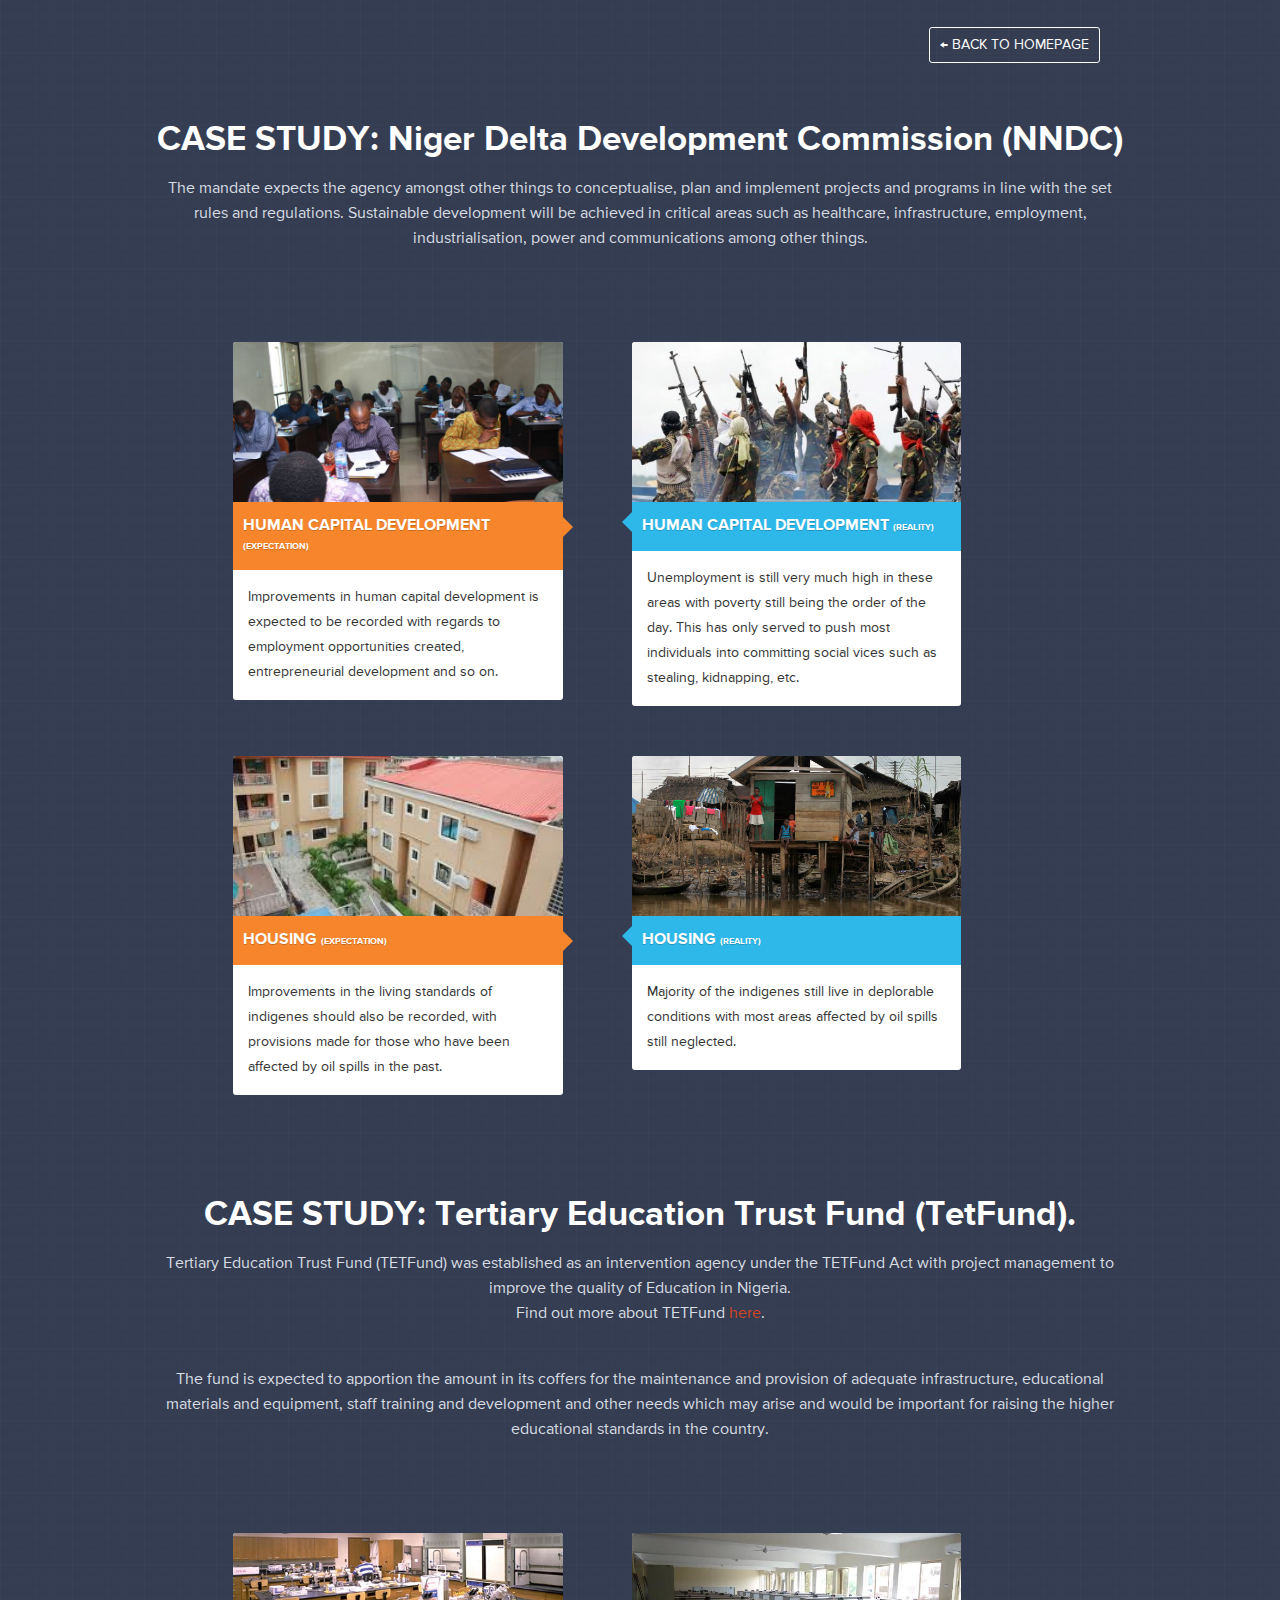
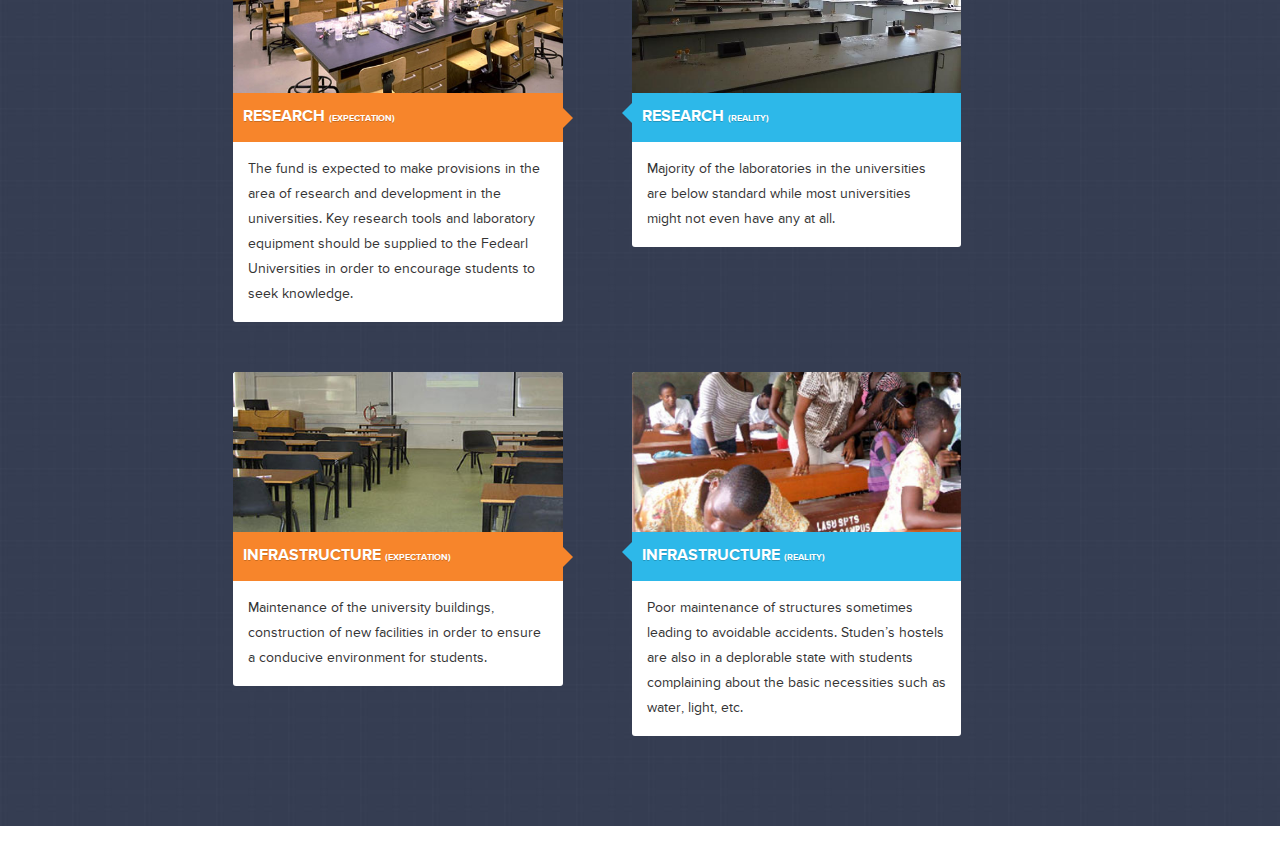
==== case-study.html @ 8d78d1a8 "DONE" ====
<!doctype html>
<html>
  <head>
    <meta charset="utf-8">
    <meta name="description" content="">
    <meta name="viewport" content="width=device-width, initial-scale=1">
    <title>Funnel</title>
    <link rel="stylesheet" href="css/gumby.min.css">
    <link rel="stylesheet" href="css/home.css">
    <link rel="stylesheet" href="css/style.css">
  </head>
  <body>
  	<div class="page-wrap">

      <section class="case-study">
          <div class="container">
		  <div class="row">
              <div class="seven columns pull_right">
                  <nav class="main-nav">
                      <ul>
                        <li><a href="index.html" style="color: white; padding: 10px; border: 1px solid white;border-radius: 3px;">← Back to homepage</a></li>
                      </ul>
                  </nav>
              </div>
            </div>
            <div class="section-head">
              <div class="row">
                <h2>CASE STUDY: Niger Delta Development Commission (NNDC)</h2>
                <p>The mandate expects the agency amongst other things to conceptualise, plan and implement projects and programs in line with the set rules and regulations. Sustainable development will be achieved in critical areas such as healthcare, infrastructure, employment, industrialisation, power and communications among other things.</p>
              </div>
            </div>
            <div class="row">

                <div class="pair ten columns centered">
                    <div class="five columns  vision">
                        <div class="case-box">
                          <div class="image">
                            <img src="img/nddc-hcdev.jpg" />
                          </div>
                          <div class="title">
                              <h3>Human Capital Development <small style="color: white">(EXPECTATION)</small></h3>
                              <div class="arrow arrow-right"></div>
                          </div>
                          <p>Improvements in human capital development is expected to be recorded with regards to employment opportunities created, entrepreneurial development and so on.</p>
                        </div>
                    </div>
                    <div class="one columns middle">

                    </div>
                    <div class="five columns reality">
                        <div class="case-box">
                          <div class="image">
                            <img src="img/nddc-hcdev-r.jpg" />
                          </div>
                          <div class="title">
                              <h3>Human Capital Development <small style="color: white">(REALITY)</small></h3>
                              <div class="arrow arrow-left"></div>
                          </div>
                          <p>Unemployment is still very much high  in these areas with poverty still being the order of the day. This has only served to push most individuals into committing social vices such as stealing, kidnapping, etc.</p>
                        </div>
                    </div>
                </div>

                <div class="pair ten columns centered">
                    <div class="five columns  vision">
                        <div class="case-box">
                          <div class="image">
                            <img src="img/nddc-housing.jpg" />
                          </div>
                          <div class="title">
                              <h3>Housing <small style="color: white">(EXPECTATION)</small></h3>
                              <div class="arrow arrow-right"></div>
                          </div>
                          <p>Improvements in the living standards of indigenes should also be recorded, with provisions made for those who have been affected by oil spills in the past.</p>
                        </div>
                    </div>
                    <div class="one columns middle">

                    </div>
                    <div class="five columns reality">
                        <div class="case-box">
                          <div class="image">
                            <img src="img/nddc-housing-r.jpg" />
                          </div>
                          <div class="title">
                              <h3>Housing <small style="color: white">(REALITY)</small></h3>
                              <div class="arrow arrow-left"></div>
                          </div>
                          <p>Majority of the indigenes still live in deplorable conditions with most areas affected by oil spills still neglected.</p>
                        </div>
                    </div>
                </div>
            </div>
            <div class="row">
                <div class="section-head">
                  <div class="row">
                    <h2>CASE STUDY: Tertiary Education Trust Fund (TetFund).</h2>
                    <p>Tertiary Education Trust Fund (TETFund) was established as an intervention agency under the TETFund Act with project management to improve the quality of Education in Nigeria.<br>Find out more about TETFund <a href="http://www.tetfund.gov.ng/" target="_blank">here</a>.</p><br>
                    <p>The fund is expected to apportion the amount in its coffers for the maintenance and provision of adequate infrastructure, educational materials and equipment, staff training and development and other needs which may arise and would be important for raising the higher educational standards in the country.</p>
                  </div>
                </div>
                <div class="pair ten columns centered">
                    <div class="five columns  vision">
                        <div class="case-box">
                          <div class="image">
                            <img src="img/tetF-research.jpg" />
                          </div>
                          <div class="title">
                              <h3> Research <small style="color: white">(EXPECTATION)</small> </h3>
                              <div class="arrow arrow-right"></div>
                          </div>
                          <p>The fund is expected to make provisions in the area of research and development in the universities. Key research tools and laboratory equipment should be supplied to the Fedearl Universities in order to encourage students to seek knowledge.</p>
                        </div>
                    </div>
                    <div class="one columns middle">

                    </div>
                    <div class="five columns reality">
                        <div class="case-box">
                          <div class="image">
                            <img src="img/tetF-research-r.jpg" />
                          </div>
                          <div class="title">
                              <h3> Research <small style="color: white">(REALITY)</small> </h3>
                              <div class="arrow arrow-left"></div>
                          </div>
                          <p>Majority of the laboratories in the universities are below standard while most universities might not even have any at all.</p>
                        </div>
                    </div>
                </div>
                <div class="pair ten columns centered">
                    <div class="five columns  vision">
                        <div class="case-box">
                          <div class="image">
                            <img src="img/tetF-inrastructure.jpg" />
                          </div>
                          <div class="title">
                              <h3> Infrastructure <small style="color: white">(EXPECTATION)</small> </h3>
                              <div class="arrow arrow-right"></div>
                          </div>
                          <p>Maintenance of the university buildings, construction of new facilities in order to ensure a conducive environment for students.</p>
                        </div>
                    </div>
                    <div class="one columns middle">

                    </div>
                    <div class="five columns reality">
                        <div class="case-box">
                          <div class="image">
                            <img src="img/tetF-inrastructure-r.jpg" />
                          </div>
                          <div class="title">
                              <h3> Infrastructure <small style="color: white">(REALITY)</small> </h3>
                              <div class="arrow arrow-left"></div>
                          </div>
                          <p>Poor  maintenance of structures sometimes leading to avoidable accidents. Studen’s hostels are also in a deplorable state with students complaining about the basic necessities such as water, light, etc.</p>
                        </div>
                    </div>
                </div>

            </div>
          </div>
      </section>

  	</div>
        <script src="js/libs/jquery-1.8.3.min.js"></script>
        <script src="js/libs/modernizr-2.6.2.min.js"></script>
        <script src="js/imgliquid-min.js"></script>
        <script src="js/libs/gumby.min.js"></script>
        <script src="js/libs/gumby.init.js"></script>
        <script src="js/main.js"></script>
  </body>
</html>
---- css/gumby.min.css ----
@charset "UTF-8";html,body,div,span,applet,object,iframe,h1,h2,h3,h4,h5,h6,p,blockquote,pre,a,abbr,acronym,address,big,cite,code,del,dfn,em,img,ins,kbd,q,s,samp,small,strike,strong,sub,sup,tt,var,b,u,i,center,dl,dt,dd,ol,ul,li,fieldset,form,label,legend,table,caption,tbody,tfoot,thead,tr,th,td,article,aside,canvas,details,embed,figure,figcaption,footer,header,hgroup,menu,nav,output,ruby,section,summary,time,mark,audio,video{margin:0;padding:0;border:0;font:inherit;font-size:100%;vertical-align:baseline}html{line-height:1}ol,ul{list-style:none}table{border-collapse:collapse;border-spacing:0}caption,th,td{text-align:left;font-weight:normal;vertical-align:middle}q,blockquote{quotes:none}q:before,q:after,blockquote:before,blockquote:after{content:"";content:none}a img{border:0}article,aside,details,figcaption,figure,footer,header,hgroup,menu,nav,section,summary{display:block}* html{font-size:87.5%}html{font-size:14px;line-height:1.85714em}html *{-webkit-box-sizing:border-box;-moz-box-sizing:border-box;box-sizing:border-box}body{background:white;font-family:"Helvetica Neue", Helvetica, Arial, sans-serif;font-weight:400;color:#555;position:relative;-webkit-font-smoothing:antialiased}@media only screen and (max-width:767px){body{-webkit-text-size-adjust:none;-ms-text-size-adjust:none;width:100%;min-width:0}}.ie9{font-family:"Helvetica Neue", Helvetica, Arial, sans-serif}.ie9 *{font-family:"Helvetica Neue", Helvetica, Arial, sans-serif}.hide{display:none}.hide.active,.show{display:block}.fixed{position:fixed}@media only screen and (max-width:768px){.fixed{position:relative!important}}h1,h2,h3,h4,h5,h6{font-family:"Helvetica Neue", Helvetica, Arial, sans-serif;font-weight:Normal;color:#444;text-rendering:optimizeLegibility;padding-top:.312em;line-height:1.32043em;padding-bottom:.312em}h1 a,h2 a,h3 a,h4 a,h5 a,h6 a{color:#d04526}@media only screen and (max-width:767px){h1,h2,h3,h4,h5,h6{word-wrap:break-word}}h1{font-size:59px;font-size:3.6875rem}h1.xlarge{font-size:96px;font-size:6rem}h1.xxlarge{font-size:126px;font-size:7.875rem}h1.absurd{font-size:155px;font-size:9.6875rem}h2{font-size:37px;font-size:2.3125rem}h3{font-size:30px;font-size:1.875rem}h4{font-size:23px;font-size:1.4375rem}h5{font-size:18px;font-size:1.125rem}h6{font-size:14px;font-size:.875rem}@media only screen and (max-width:767px){h1{font-size:37px;font-size:2.3125rem}h2{font-size:36px;font-size:2.25rem}}.subhead{color:#777;font-weight:normal;margin-bottom:20px}p{font-family:"Helvetica Neue", Helvetica, Arial, sans-serif;font-weight:400;font-size:14px;font-size:.875rem;margin-bottom:13px;line-height:1.85714em}p.lead{font-size:17.5px;font-size:1.09375rem;margin-bottom:18px}@media only screen and (max-width:768px){p{font-size:15.4px;font-size:.9625rem;line-height:1.85714em}}a{color:#d04526;text-decoration:none;outline:0;line-height:inherit}a:hover{color:#c03d20}ul,ol{margin-bottom:.312em}ul{list-style:none outside}ol{list-style:decimal;margin-left:30px}ul.square,ul.circle,ul.disc{margin-left:25px}ul.square{list-style:square outside}ul.circle{list-style:circle outside}ul.disc{list-style:disc outside}ul ul{margin:4px 0 5px 25px}ol ol{margin:4px 0 5px 30px}li{padding-bottom:.312em}ul.large li{line-height:21px}dl dt{font-weight:bold;font-size:14px;font-size:.875rem}@media only screen and (max-width:768px){ul,ol,dl,p{text-align:left}}em{font-style:italic;line-height:inherit}strong{font-weight:700;line-height:inherit}small{font-size:56.4%;line-height:inherit}h1 small,h2 small,h3 small,h4 small,h5 small{color:#777}blockquote{line-height:20px;color:#777;margin:0 0 18px;padding:9px 20px 0 19px;border-left:5px solid #ccc}blockquote p{line-height:20px;color:#777}blockquote cite{display:block;font-size:12px;font-size:1.2rem;color:#555}blockquote cite:before{content:"\2014 \0020"}blockquote cite a{color:#555}blockquote cite a:visited{color:#555}hr{border:1px solid #ccc;clear:both;margin:16px 0 18px;height:0}abbr,acronym{text-transform:uppercase;font-size:90%;color:#222;border-bottom:1px solid #ccc;cursor:help}abbr{text-transform:none}@media print{*{background:transparent!important;color:black!important;text-shadow:none!important;filter:none!important;-ms-filter:none!important}p a{color:#555!important;text-decoration:underline}p a:visited{color:#555!important;text-decoration:underline}p a[href]:after{content:" (" attr(href) ")"}abbr[title]:after{content:" (" attr(title) ")"}.ir a:after{content:""}a[href^="javascript:"]:after,a[href^="#"]:after{content:""}pre,blockquote{border:1px solid #999;page-break-inside:avoid}thead{display:table-header-group}tr,img{page-break-inside:avoid}@page{margin:.5cm}p,h2,h3{orphans:3;widows:3}h2,h3{page-break-after:avoid}}.row{width:100%;max-width:980px;min-width:320px;margin:0 auto}@media only screen and (max-width:1000px){.row{padding:0 20px}}.row .row{min-width:0}@media only screen and (max-width:1000px){.row .row{padding:0}}.column,.columns{margin-left:2.04082%;float:left;min-height:1px;position:relative;-webkit-box-sizing:border-box;-moz-box-sizing:border-box;box-sizing:border-box}.column:first-child,.columns:first-child,.alpha{margin-left:0}.column.omega,.columns.omega{float:right}.row .one.column,.row .one.columns,.sixteen.colgrid .row .one.columns{width:6.46259%}.row .two.columns{width:14.96599%}.row .three.columns{width:23.46939%}.row .four.columns{width:31.97279%}.row .five.columns{width:40.47619%}.row .six.columns{width:48.97959%}.row .seven.columns{width:57.48299%}.row .eight.columns{width:65.98639%}.row .nine.columns{width:74.4898%}.row .ten.columns{width:82.9932%}.row .eleven.columns{width:91.4966%}.row .twelve.columns{width:100%}.row .push_one{margin-left:10.54422%}.row .push_one:first-child{margin-left:8.5034%}.row .push_two{margin-left:19.04762%}.row .push_two:first-child{margin-left:17.0068%}.row .push_three{margin-left:27.55102%}.row .push_three:first-child{margin-left:25.5102%}.row .push_four{margin-left:36.05442%}.row .push_four:first-child{margin-left:34.01361%}.row .push_five{margin-left:44.55782%}.row .push_five:first-child{margin-left:42.51701%}.row .push_six{margin-left:53.06122%}.row .push_six:first-child{margin-left:51.02041%}.row .push_seven{margin-left:61.56463%}.row .push_seven:first-child{margin-left:59.52381%}.row .push_eight{margin-left:70.06803%}.row .push_eight:first-child{margin-left:68.02721%}.row .push_nine{margin-left:78.57143%}.row .push_nine:first-child{margin-left:76.53061%}.row .push_ten{margin-left:87.07483%}.row .push_ten:first-child{margin-left:85.03401%}.row .push_eleven{margin-left:95.57823%}.row .push_eleven:first-child{margin-left:93.53741%}.row .one.centered{margin-left:46.76871%}.row .two.centered{margin-left:42.51701%}.row .three.centered{margin-left:38.26531%}.row .four.centered{margin-left:34.01361%}.row .five.centered{margin-left:29.7619%}.row .six.centered{margin-left:25.5102%}.row .seven.centered{margin-left:21.2585%}.row .eight.centered{margin-left:17.0068%}.row .nine.centered{margin-left:12.7551%}.row .ten.centered{margin-left:8.5034%}.row .eleven.centered{margin-left:4.2517%}.sixteen.colgrid .row .one.column,.sixteen.colgrid .row .one.columns{width:4.33673%}.sixteen.colgrid .row .two.columns{width:10.71429%}.sixteen.colgrid .row .three.columns{width:17.09184%}.sixteen.colgrid .row .four.columns{width:23.46939%}.sixteen.colgrid .row .five.columns{width:29.84694%}.sixteen.colgrid .row .six.columns{width:36.22449%}.sixteen.colgrid .row .seven.columns{width:42.60204%}.sixteen.colgrid .row .eight.columns{width:48.97959%}.sixteen.colgrid .row .nine.columns{width:55.35714%}.sixteen.colgrid .row .ten.columns{width:61.73469%}.sixteen.colgrid .row .eleven.columns{width:68.11224%}.sixteen.colgrid .row .twelve.columns{width:74.4898%}.sixteen.colgrid .row .thirteen.columns{width:80.86735%}.sixteen.colgrid .row .fourteen.columns{width:87.2449%}.sixteen.colgrid .row .fifteen.columns{width:93.62245%}.sixteen.colgrid .row .sixteen.columns{width:100%}.sixteen.colgrid .row .push_one{margin-left:8.41837%}.sixteen.colgrid .row .push_one:first-child{margin-left:6.37755%}.sixteen.colgrid .row .push_two{margin-left:14.79592%}.sixteen.colgrid .row .push_two:first-child{margin-left:12.7551%}.sixteen.colgrid .row .push_three{margin-left:21.17347%}.sixteen.colgrid .row .push_three:first-child{margin-left:19.13265%}.sixteen.colgrid .row .push_four{margin-left:27.55102%}.sixteen.colgrid .row .push_four:first-child{margin-left:25.5102%}.sixteen.colgrid .row .push_five{margin-left:33.92857%}.sixteen.colgrid .row .push_five:first-child{margin-left:31.88776%}.sixteen.colgrid .row .push_six{margin-left:40.30612%}.sixteen.colgrid .row .push_six:first-child{margin-left:38.26531%}.sixteen.colgrid .row .push_seven{margin-left:46.68367%}.sixteen.colgrid .row .push_seven:first-child{margin-left:44.64286%}.sixteen.colgrid .row .push_eight{margin-left:53.06122%}.sixteen.colgrid .row .push_eight:first-child{margin-left:51.02041%}.sixteen.colgrid .row .push_nine{margin-left:59.43878%}.sixteen.colgrid .row .push_nine:first-child{margin-left:57.39796%}.sixteen.colgrid .row .push_ten{margin-left:65.81633%}.sixteen.colgrid .row .push_ten:first-child{margin-left:63.77551%}.sixteen.colgrid .row .push_eleven{margin-left:72.19388%}.sixteen.colgrid .row .push_eleven:first-child{margin-left:70.15306%}.sixteen.colgrid .row .push_twelve{margin-left:78.57143%}.sixteen.colgrid .row .push_twelve:first-child{margin-left:76.53061%}.sixteen.colgrid .row .push_thirteen{margin-left:84.94898%}.sixteen.colgrid .row .push_thirteen:first-child{margin-left:82.90816%}.sixteen.colgrid .row .push_fourteen{margin-left:91.32653%}.sixteen.colgrid .row .push_fourteen:first-child{margin-left:89.28571%}.sixteen.colgrid .row .push_fifteen{margin-left:97.70408%}.sixteen.colgrid .row .push_fifteen:first-child{margin-left:95.66327%}.sixteen.colgrid .row .one.centered{margin-left:47.83163%}.sixteen.colgrid .row .two.centered{margin-left:44.64286%}.sixteen.colgrid .row .three.centered{margin-left:41.45408%}.sixteen.colgrid .row .four.centered{margin-left:38.26531%}.sixteen.colgrid .row .five.centered{margin-left:35.07653%}.sixteen.colgrid .row .six.centered{margin-left:31.88776%}.sixteen.colgrid .row .seven.centered{margin-left:28.69898%}.sixteen.colgrid .row .eight.centered{margin-left:25.5102%}.sixteen.colgrid .row .nine.centered{margin-left:22.32143%}.sixteen.colgrid .row .ten.centered{margin-left:19.13265%}.sixteen.colgrid .row .eleven.centered{margin-left:15.94388%}.sixteen.colgrid .row .twelve.centered{margin-left:12.7551%}.sixteen.colgrid .row .thirteen.centered{margin-left:9.56633%}.sixteen.colgrid .row .fourteen.centered{margin-left:6.37755%}.sixteen.colgrid .row .fifteen.centered{margin-left:3.18878%}.pull_right{float:right}.pull_left{float:left}img,object,embed{max-width:100%;height:auto}img{-ms-interpolation-mode:bicubic}#map_canvas img,.map_canvas img{max-width:none!important}.tiles{display:block;overflow:hidden}.tiles>li{display:block;height:auto;float:left;padding-bottom:0}.tiles.two_up{margin-left:-4%}.tiles.two_up>li{margin-left:4%;width:46%}.tiles.three_up,.tiles.four_up{margin-left:-2%}.tiles.three_up>li{margin-left:2%;width:31.3%}.tiles.four_up>li{margin-left:2%;width:23%}.tiles.five_up{margin-left:-1.5%}.tiles.five_up>li{margin-left:1.5%;width:18.5%}.clearfix{*zoom:1}.clearfix:before,.clearfix:after{content:"";display:table}.clearfix:after{clear:both}.row{*zoom:1}.row:before,.row:after{content:"";display:table}.row:after{clear:both}.valign{display:table;width:100%}.valign>div{display:table-cell;vertical-align:middle}.valign ​>article{display:table-cell;vertical-align:middle}@media only screen and (max-width:767px){body{-webkit-text-size-adjust:none;-ms-text-size-adjust:none;width:100%;min-width:0}.container{min-width:0;margin-left:0;margin-right:0}.row{width:100%;min-width:0;margin-left:0;margin-right:0}.row .row .column,.row .row .columns{padding:0}.row .centered{margin:0!important}.column,.columns{width:auto!important;float:none;margin-left:0;margin-right:0}.column:last-child,.columns:last-child{margin-right:0;float:none}[class*="column"]+[class*="column"]:last-child{float:none}[class*="column"]:before{display:table}[class*="column"]:after{display:table;clear:both}[class^="push_"],[class*="push_"]{margin-left:0!important}}.image{line-height:0;margin-bottom:20px}.image.circle{border-radius:50%!important;overflow:hidden;width:auto}.image.rounded{overflow:hidden;-webkit-border-radius:4px 4px;-moz-border-radius:4px 4px;-ms-border-radius:4px 4px;-o-border-radius:4px 4px;border-radius:4px 4px}.image.photo{border:5px solid white;box-shadow:0 0 1px #555}.image.photo.polaroid{padding-bottom:50px;background:#fff}.badge,.label{height:20px;display:inline-block;font-family:Helvetica,arial,verdana,sans-serif;font-weight:bold;line-height:20px;text-align:center;color:#fff}.badge a,.label a{color:#fff}.badge.primary,.label.primary{background:#3085d6}.badge.light,.label.light{background:#fff;color:#555;border:1px solid #f2f2f2}.badge.light a,.label.light a{color:#d04526}.badge.dark,.label.dark{background:#212121}.badge.secondary,.label.secondary{background:#42a35a}.badge.light,.label.light{background:#fff;color:#555;border:1px solid #f2f2f2}.badge.light a,.label.light a{color:#d04526}.badge.dark,.label.dark{background:#212121}.badge.default,.label.default{background:#f2f2f2;color:#555;border:1px solid #f2f2f2}.badge.default:hover,.label.default:hover{border:1px solid #e5e5e5}.badge.default a,.label.default a{color:#555}.badge.light,.label.light{background:#fff;color:#555;border:1px solid #f2f2f2}.badge.light a,.label.light a{color:#d04526}.badge.dark,.label.dark{background:#212121}.badge.info,.label.info{background:#4a4d50}.badge.light,.label.light{background:#fff;color:#555;border:1px solid #f2f2f2}.badge.light a,.label.light a{color:#d04526}.badge.dark,.label.dark{background:#212121}.badge.danger,.label.danger{background:#ca3838}.badge.light,.label.light{background:#fff;color:#555;border:1px solid #f2f2f2}.badge.light a,.label.light a{color:#d04526}.badge.dark,.label.dark{background:#212121}.badge.warning,.label.warning{background:#f6b83f;color:#644405}.badge.warning a,.label.warning a{color:#644405}.badge.light,.label.light{background:#fff;color:#555;border:1px solid #f2f2f2}.badge.light a,.label.light a{color:#d04526}.badge.dark,.label.dark{background:#212121}.badge.success,.label.success{background:#58c026}.badge.light,.label.light{background:#fff;color:#555;border:1px solid #f2f2f2}.badge.light a,.label.light a{color:#d04526}.badge.dark,.label.dark{background:#212121}.badge{padding:0 10px;font-size:14px;font-size:.875rem;-webkit-border-radius:10px;-moz-border-radius:10px;-ms-border-radius:10px;-o-border-radius:10px;border-radius:10px}.label{padding:0 10px;font-size:12px;font-size:.75rem;-webkit-border-radius:2px;-moz-border-radius:2px;-ms-border-radius:2px;-o-border-radius:2px;border-radius:2px}.alert{padding:0 10px;font-family:"Helvetica Neue", Helvetica, Arial, sans-serif;font-weight:600;list-style-type:none;word-wrap:break-word;margin-bottom:7px;font-size:14px;font-size:.875rem;-webkit-border-radius:4px;-moz-border-radius:4px;-ms-border-radius:4px;-o-border-radius:4px;border-radius:4px}.alert.primary{background:#85b7e7;border:1px solid #3085d6;color:#1a5186}.alert.secondary{background:#80cb92;border:1px solid #42a35a;color:#255a32}.alert.default{background:white;border:1px solid #f2f2f2;color:#bfbfbf;color:#555;border:1px solid #f2f2f2}.alert.info{background:#7b8085;border:1px solid #4a4d50;color:#191a1b;color:#f2f2f2}.alert.danger{background:#df8989;border:1px solid #ca3838;color:#7b2121}.alert.warning{background:#fbdca0;border:1px solid #f6b83f;color:#c68609;color:#644405}.alert.success{background:#91e26a;border:1px solid #58c026;color:#316b15}
---- css/home.css ----
.skiplink{
	background: none;
}
.home{
	background: url(../img/home-bg.png) bottom center no-repeat;
	background-size: 60%;
}
.home .twelve.columns.alpha{
	padding-top:20px;
	margin-bottom: 20px;
}
.main-nav{
	text-align: right;
}
.main-nav li{
	display: inline-block;
	margin-right: 30px;
	line-height: 50px;
	text-transform: uppercase;
	font-weight: 500;
}
.main-nav li a{
	color: rgba(68,68,68,.8);
}
.home-blurb{
	margin-top: 20px;
	text-align: center;
}
.home-blurb h1{
	font-size: 50px;
	display: block;
}
.home-blurb p{
	margin-top: 10px;
	font-size: 25px;
}
.home-button {
	margin-top: 40px;
}
.home-blurb .home-button a{
	background: #eb3e38;
}
.home-button a{
	display: block;
	font-size: 20px;
	color: #fff;
	padding: 15px 20px;
	text-align: :center;
	-webkit-transition: all 0.3s ease-in 0s;
	-moz-transition: all 0.3s ease-in 0s;
	transition: all 0.3s ease-in 0s;
	-webkit-appearance: none;
	-moz-appearance: none;
	border-radius:3px;
}
.home-button .home-button a:hover{
	background: #b22c28;
}

.follow-money{
	z-index: 0;
}
.case-study{
	background: url(../img/case-study.jpg) repeat;
	z-index: 99;
	margin-top: -20px !important;
	padding: 40px 0;

}

.case-study .seven.columns .image{
	height: 400px;
	border: 3px solid rgba(255,255,255,1);
}
.case-content{
	margin-top: 50px;
	color: #ffffff;
}
.case-content h2{
	margin-bottom: 20px;
	color: #ffffff;
}

.case-content a{
	margin-top: 20px;
	display: block;
	padding: 10px 20px;
	text-align: center;
	background: #2ebae8;
	display: block;
	text-transform: uppercase;
	color: #ffffff;
}

.case-content p{
	color: #ffffff;
}

.pair .middle{
	margin: 0 !important;
}
.case-box{
	background: #ffffff;
	margin-bottom: 50px;
	border-radius: 3px;
}
.case-box .image{
	width: 100%;
	height: 160px;
	margin: 0;
	border-radius: 3px 3px 0 0;
}
.case-box .title{
	margin: 0;
	padding: 15px 10px;
	position: relative;
}
.case-box .title h3{
	font-size: 16px;
	text-transform: uppercase;
	font-weight: 600;
	color: #ffffff;
	text-shadow: 0px 1px 0 rgba(0,0,0,0.2);
}

.case-box p{
	padding: 15px;
	font-size: 14px;
}

.vision .case-box .title{
 background: #F7852B;
}
.reality .case-box .title{
 background: #2DB8E9;
}
.arrow{
	position: absolute;
}
.arrow-right {
	width: 0;
	height: 0;
	border-top: 15px solid transparent;
	border-bottom: 15px solid transparent;

	border-left: 15px solid #f7852b;
	right: -10px;
	top:10px;
}
.arrow-left {
	width: 0;
	height: 0;
	left: -10px;
	top:10px;
	border-top: 10px solid transparent;
	border-bottom: 10px solid transparent;

	border-right:10px solid #2db8e9;
}
---- css/style.css ----
@font-face{font-family:'FontAwesome';src:url('../font/fontawesome-webfont.eot?v=3.0.1');src:url('../font/fontawesome-webfont.eot?#iefix&v=3.0.1') format('embedded-opentype'),url('../font/fontawesome-webfont.woff?v=3.0.1') format('woff'),url('../font/fontawesome-webfont.ttf?v=3.0.1') format('truetype');font-weight:normal;font-style:normal}@font-face{font-family:'proxima-nova';src:url('../font/proximanova-webfont.eot');src:url('../font/proximanova-webfont.eot?#iefix') format('embedded-opentype'),url('../font/proximanova-webfont.woff') format('woff'),url('../font/proximanova-webfont.ttf') format('truetype');font-weight:normal;font-style:normal}@font-face{font-family:'proxima-nova';src:url('../font/proximanova-thin-webfont.eot');src:url('../font/proximanova-thin-webfont.eot?#iefix') format('embedded-opentype'),url('../font/proximanova-thin-webfont.woff') format('woff'),url('../font/proximanova-thin-webfont.ttf') format('truetype');font-weight:100;font-style:normal}@font-face{font-family:'proxima-nova';src:url('../font/proximanova-bold-webfont.eot');src:url('../font/proximanova-bold-webfont.eot?#iefix') format('embedded-opentype'),url('../font/proximanova-bold-webfont.woff') format('woff'),url('../font/proximanova-bold-webfont.ttf') format('truetype');font-weight:bold;font-style:normal}*,body{color:#333;margin:0;padding:0;font-family:"proxima-nova","Helvetica Neue","Helvetica",Arial,sans-serif;-webkit-font-smoothing:antialiased}h1,h2,h3,h4,h5,h6,p{font-family:"proxima-nova","Helvetica Neue","Helvetica",Arial,sans-serif;margin:0;padding:0;line-height:normal}ul,li{margin:0;padding:0}p{font-size:16px;font-weight:normal;line-height:25px}.section-head{padding:50px 0 90px;text-align:center}.section-head h2{font-size:2.5em;font-weight:bold;color:#fff}.section-head p{margin-top:15px;color:#d8dee3;font-size:16px}.follow-money{padding-bottom:50px;background:#eef0f3}.follow-money .section-head{background:#2f353e}.follow-money .data-stage{padding-bottom:40px;margin-top:-40px;background-color:#fff;-webkit-border-radius:3px;-moz-border-radius:3px;-ms-border-radius:3px;-o-border-radius:3px;border-radius:3px;box-shadow:0 0 8px 3px rgba(0,0,0,0.1)}.follow-money .data-tab{background-color:#f7f8fa;position:relative}.follow-money .data-tab:hover .carousel-nav a{opacity:1}.follow-money .data-tab .carousel-nav{position:absolute;background:transparent;width:100%;height:141px}.follow-money .data-tab .carousel-nav a{display:block;width:60px;height:60px;top:60px;font-size:2.3em;opacity:0;-webkit-transition:all .3s ease-out;-moz-transition:all .3s ease-out;-o-transition:all .3s ease-out;transition:all .3s ease-out}.follow-money .data-tab .carousel-nav a i{color:#2f353e}.follow-money .data-tab .carousel-nav .prev{position:absolute;left:-46px}.follow-money .data-tab .carousel-nav .next{position:absolute;right:-70px}.follow-money .data-tab li{background-color:white;background-image:url(../img/shaded-tab.png);background-position:-207px 9px;background-repeat:no-repeat;color:#2f353e;float:left;width:33.33333%;height:141px}.follow-money .data-tab li a{display:block;height:100%}.follow-money .data-tab li.active{background:white;border:1px solid #e7ecf7;border-bottom:0;border-left:0;border-top:0}.follow-money .data-tab li h3{display:block}.follow-money .data-tab li .tab-cap{height:9px;width:100%}.follow-money .data-tab li .tab-copy{padding:30px 10px 10px}.follow-money .data-tab li .tab-copy h3{font-family:proxima-nova,sans-serif;text-transform:uppercase;font-size:1.005em;letter-spacing:1px;font-weight:700;color:#70798f}.follow-money .data-tab li .tab-copy p{margin:5px 0 0;text-transform:none;font-weight:400;line-height:1.3em;font-size:15px;color:#7c859a}.follow-money .data-tab li .tab-copy .icon{float:left;-webkit-border-radius:50%;-moz-border-radius:50%;-ms-border-radius:50%;-o-border-radius:50%;border-radius:50%;width:60px;height:60px;line-height:60px;text-align:center;margin-right:13px}.follow-money .data-tab li .tab-copy .icon i{color:white}.follow-money .data-tab li.a .tab-cap{background:#f7852b}.follow-money .data-tab li.a .icon{background-color:#f7852b}.follow-money .data-tab li.b .tab-cap{background:#2db8e9}.follow-money .data-tab li.b .icon{background-color:#2db8e9}.follow-money .data-tab li.c .tab-cap{background:#a288d5}.follow-money .data-tab li.c .icon{background-color:#a288d5}.follow-money .data-tab li.d .tab-cap{background:#75ab05}.follow-money .data-tab li.d .icon{background-color:#75ab05}.follow-money .data-content canvas{float:left;margin-left:20px}.follow-money .data-content .socialShare{padding:0;margin:0;float:left;list-style-type:none}.follow-money .data-content .socialShare a{width:125px;height:46px;display:block;text-indent:-9999px;margin-right:7px}.follow-money .data-content .socialShare li{float:left;margin:0}.follow-money .data-content .socialShare li .shareFb{background:url('../img/shareFb@2x.png') no-repeat;background-size:121px 138px;width:130px}.follow-money .data-content .socialShare li .shareCount{background:url('../img/shareBubble@2x.png') no-repeat;background-size:75px 46px}.follow-money .data-content .socialShare li .shareTw{background:url('../img/shareTw@2x.png') no-repeat;background-size:121px 138px;width:130px}.follow-money .data-content h4{font-size:2em;line-height:1;font-weight:bold;margin:30px 0 20px}.follow-money .data-content p{margin-bottom:20px}.follow-money .data-content .data-charts{padding-top:30px}.follow-money .data-content .data-charts .key-label{color:#444;margin-bottom:10px;float:left;padding-top:3px}.follow-money .data-content .data-charts .controls{padding:0 40px}.follow-money .data-content .data-charts .pills{float:right}.follow-money .data-content .data-charts .pills li{float:left;background-color:#f8f8f8;background-image:-webkit-gradient(linear,left top,left bottom,from(#f8f8f8),to(#ececec));background-image:-webkit-linear-gradient(top,#f8f8f8,#ececec);background-image:-moz-linear-gradient(top,#f8f8f8,#ececec);background-image:-ms-linear-gradient(top,#f8f8f8,#ececec);background-image:-o-linear-gradient(top,#f8f8f8,#ececec);background-image:linear-gradient(top,#f8f8f8,#ececec);filter:progid:DXImageTransform.Microsoft.gradient(startColorStr='#f8f8f8',EndColorStr='#ececec');border:1px solid #c6c6c6;padding:0 20px;cursor:pointer}.follow-money .data-content .data-charts .pills li a{color:#70798f;font-weight:bold;text-transform:uppercase;font-size:12px}.follow-money .data-content .data-charts .pills .left-pill{border-radius:20px 0 0 20px;border-right:0}.follow-money .data-content .data-charts .pills .right-pill{border-radius:0 20px 20px 0;border-left:0}
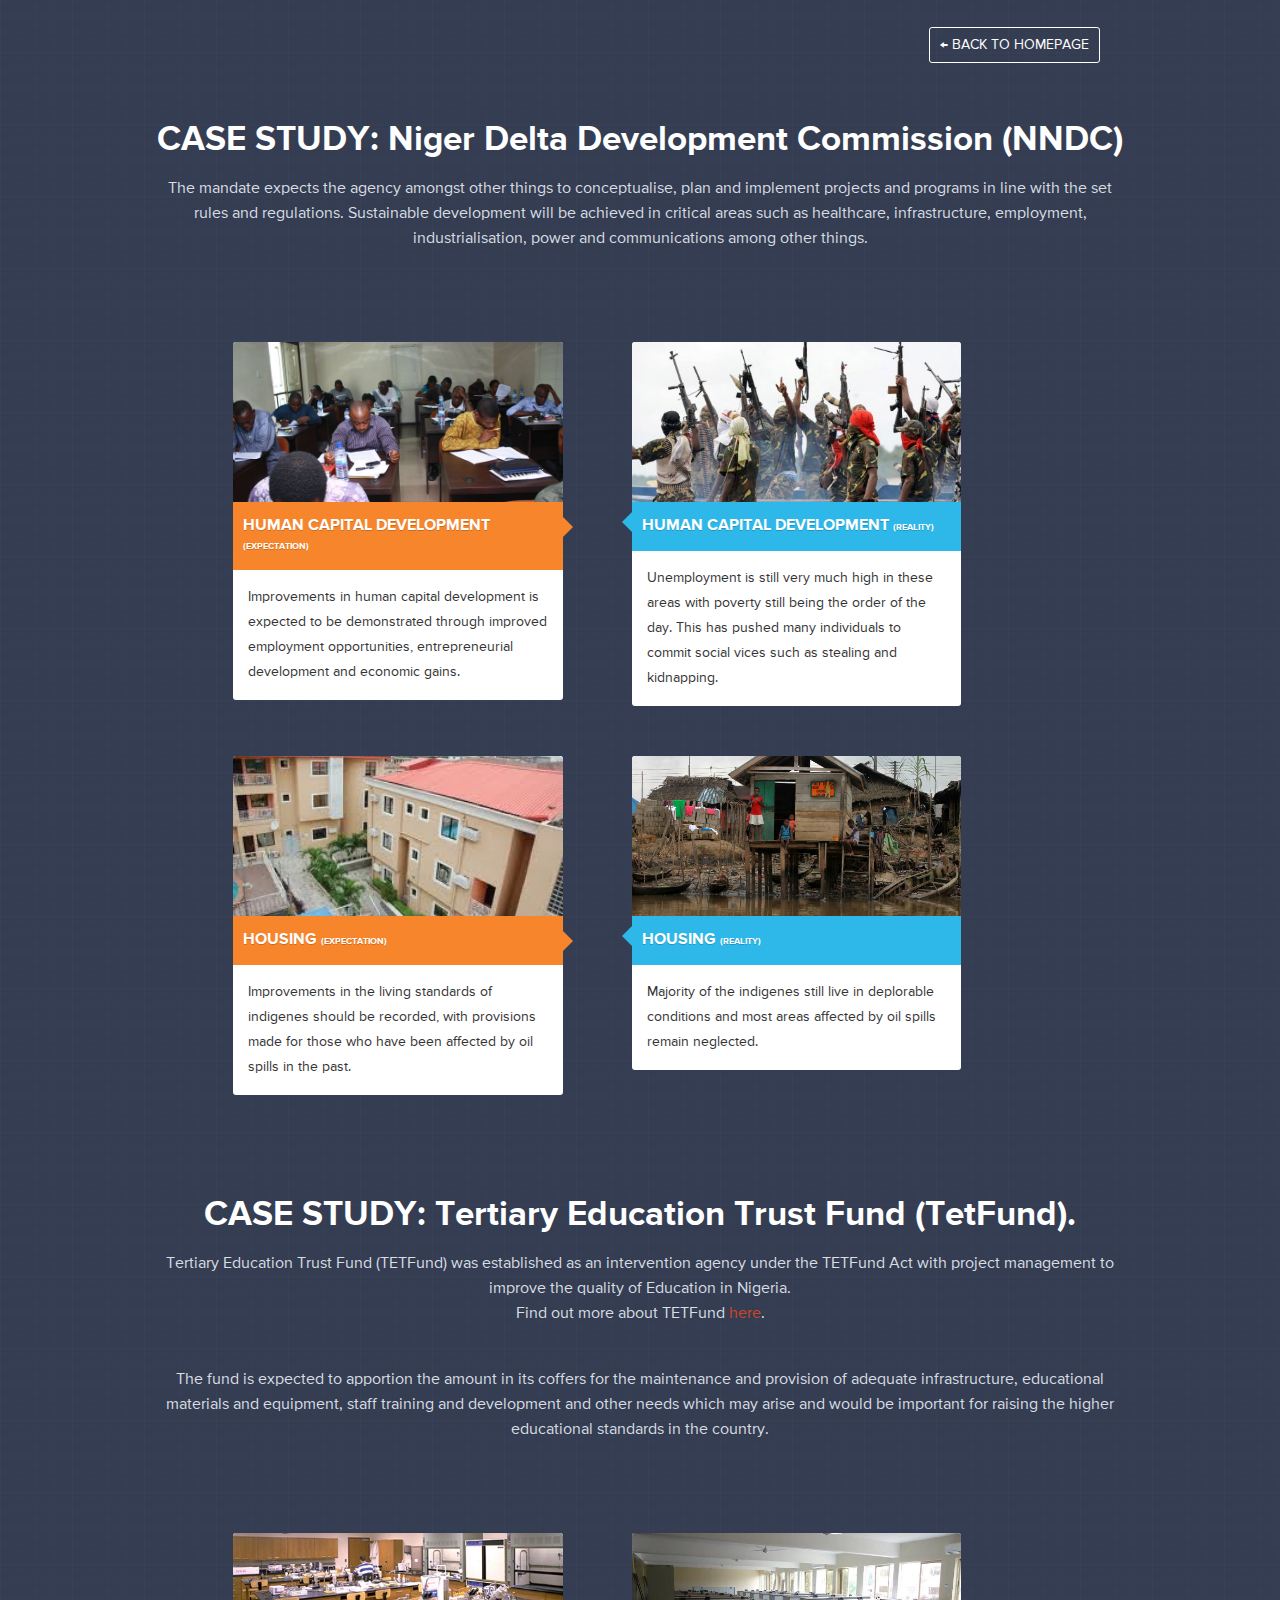
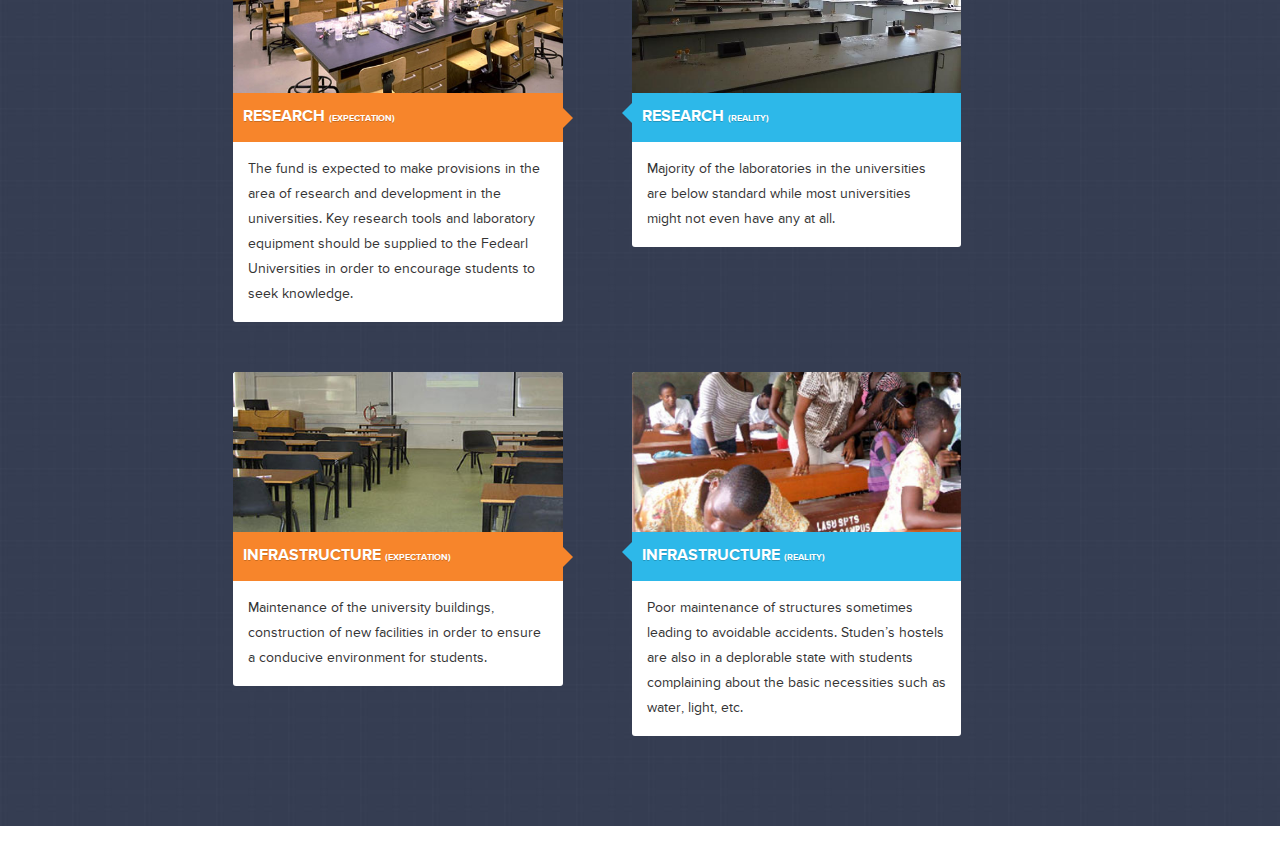
==== commit d96ff64f: "Replace case-study text." ====
--- a/case-study.html
+++ b/case-study.html
@@ -41,7 +41,7 @@
                               <h3>Human Capital Development <small style="color: white">(EXPECTATION)</small></h3>
                               <div class="arrow arrow-right"></div>
                           </div>
-                          <p>Improvements in human capital development is expected to be recorded with regards to employment opportunities created, entrepreneurial development and so on.</p>
+                          <p>Improvements in human capital development is expected to be demonstrated through improved employment opportunities, entrepreneurial development and economic gains.</p>
                         </div>
                     </div>
                     <div class="one columns middle">
@@ -56,7 +56,7 @@
                               <h3>Human Capital Development <small style="color: white">(REALITY)</small></h3>
                               <div class="arrow arrow-left"></div>
                           </div>
-                          <p>Unemployment is still very much high  in these areas with poverty still being the order of the day. This has only served to push most individuals into committing social vices such as stealing, kidnapping, etc.</p>
+                          <p>Unemployment is still very much high  in these areas with poverty still being the order of the day. This has pushed many individuals to commit social vices such as stealing and kidnapping.</p>
                         </div>
                     </div>
                 </div>
@@ -71,7 +71,7 @@
                               <h3>Housing <small style="color: white">(EXPECTATION)</small></h3>
                               <div class="arrow arrow-right"></div>
                           </div>
-                          <p>Improvements in the living standards of indigenes should also be recorded, with provisions made for those who have been affected by oil spills in the past.</p>
+                          <p>Improvements in the living standards of indigenes should be recorded, with provisions made for those who have been affected by oil spills in the past.</p>
                         </div>
                     </div>
                     <div class="one columns middle">
@@ -86,7 +86,7 @@
                               <h3>Housing <small style="color: white">(REALITY)</small></h3>
                               <div class="arrow arrow-left"></div>
                           </div>
-                          <p>Majority of the indigenes still live in deplorable conditions with most areas affected by oil spills still neglected.</p>
+                          <p>Majority of the indigenes still live in deplorable conditions and most areas affected by oil spills remain neglected.</p>
                         </div>
                     </div>
                 </div>
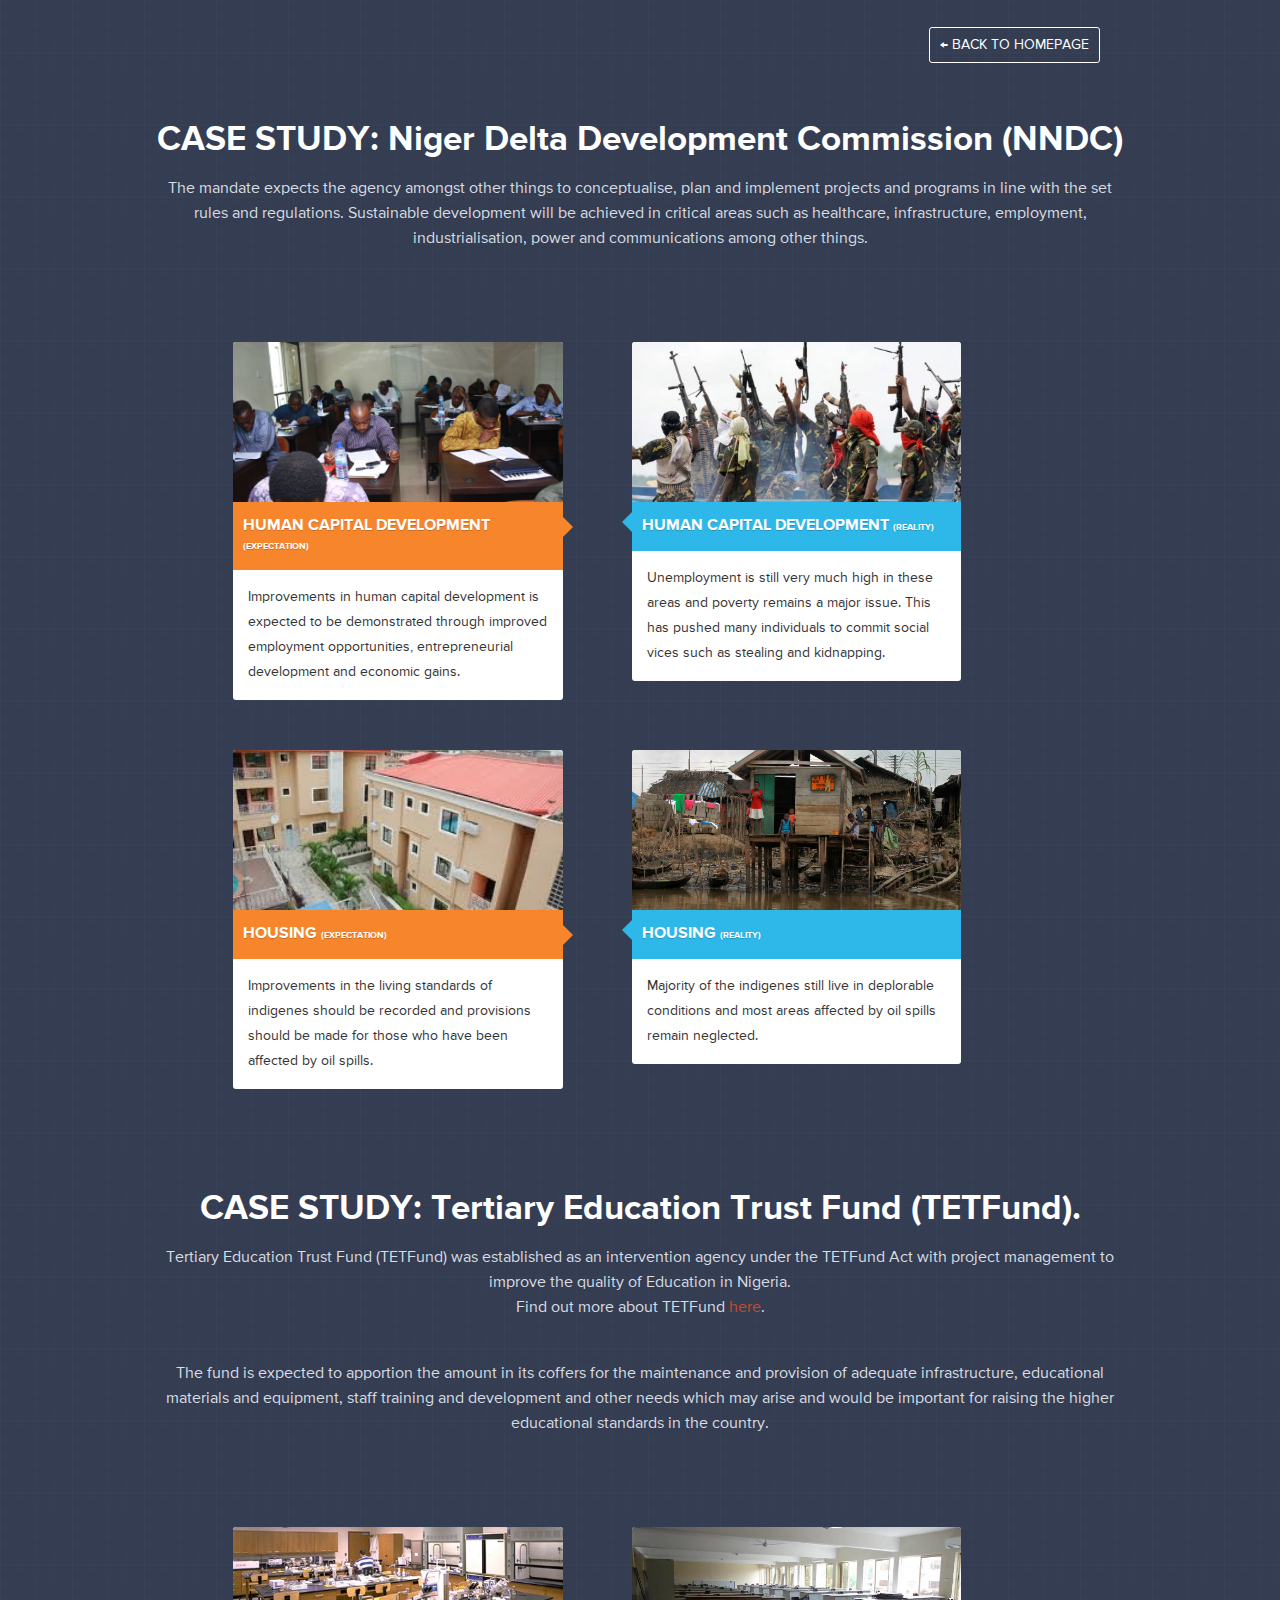
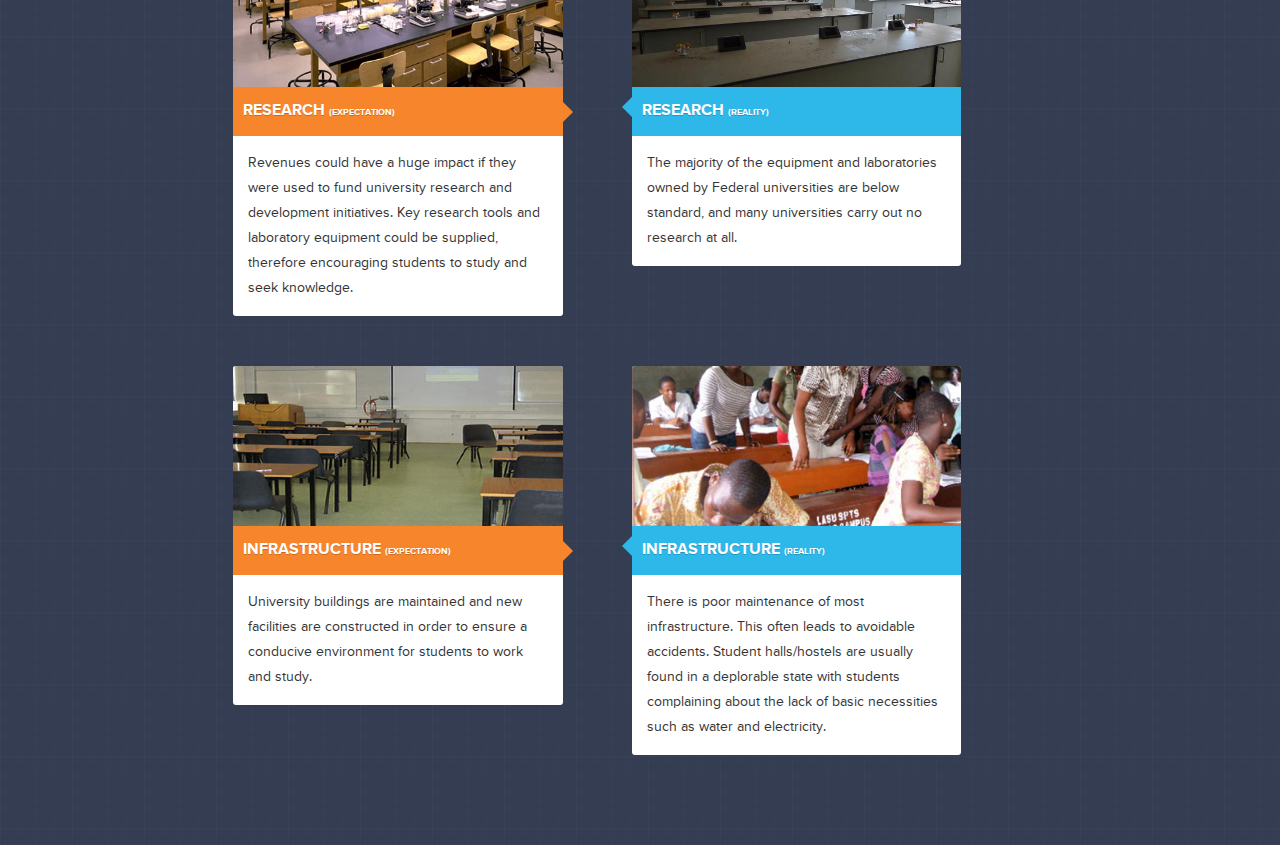
==== commit 9f7475fb: "Text edits again" ====
--- a/case-study.html
+++ b/case-study.html
@@ -18,7 +18,7 @@
               <div class="seven columns pull_right">
                   <nav class="main-nav">
                       <ul>
-                        <li><a href="index.html" style="color: white; padding: 10px; border: 1px solid white;border-radius: 3px;">← Back to homepage</a></li>
+                        <li><a href="/" style="color: white; padding: 10px; border: 1px solid white;border-radius: 3px;">← Back to homepage</a></li>
                       </ul>
                   </nav>
               </div>
@@ -56,7 +56,7 @@
                               <h3>Human Capital Development <small style="color: white">(REALITY)</small></h3>
                               <div class="arrow arrow-left"></div>
                           </div>
-                          <p>Unemployment is still very much high  in these areas with poverty still being the order of the day. This has pushed many individuals to commit social vices such as stealing and kidnapping.</p>
+                          <p>Unemployment is still very much high in these areas and poverty remains a major issue. This has pushed many individuals to commit social vices such as stealing and kidnapping.</p>
                         </div>
                     </div>
                 </div>
@@ -71,7 +71,7 @@
                               <h3>Housing <small style="color: white">(EXPECTATION)</small></h3>
                               <div class="arrow arrow-right"></div>
                           </div>
-                          <p>Improvements in the living standards of indigenes should be recorded, with provisions made for those who have been affected by oil spills in the past.</p>
+                          <p>Improvements in the living standards of indigenes should be recorded and provisions should be made for those who have been affected by oil spills.</p>
                         </div>
                     </div>
                     <div class="one columns middle">
@@ -94,7 +94,7 @@
             <div class="row">
                 <div class="section-head">
                   <div class="row">
-                    <h2>CASE STUDY: Tertiary Education Trust Fund (TetFund).</h2>
+                    <h2>CASE STUDY: Tertiary Education Trust Fund (TETFund).</h2>
                     <p>Tertiary Education Trust Fund (TETFund) was established as an intervention agency under the TETFund Act with project management to improve the quality of Education in Nigeria.<br>Find out more about TETFund <a href="http://www.tetfund.gov.ng/" target="_blank">here</a>.</p><br>
                     <p>The fund is expected to apportion the amount in its coffers for the maintenance and provision of adequate infrastructure, educational materials and equipment, staff training and development and other needs which may arise and would be important for raising the higher educational standards in the country.</p>
                   </div>
@@ -109,7 +109,7 @@
                               <h3> Research <small style="color: white">(EXPECTATION)</small> </h3>
                               <div class="arrow arrow-right"></div>
                           </div>
-                          <p>The fund is expected to make provisions in the area of research and development in the universities. Key research tools and laboratory equipment should be supplied to the Fedearl Universities in order to encourage students to seek knowledge.</p>
+                          <p>Revenues could have a huge impact if they were used to fund university research and development initiatives. Key research tools and laboratory equipment could be supplied, therefore encouraging students to study and seek knowledge.</p>
                         </div>
                     </div>
                     <div class="one columns middle">
@@ -124,7 +124,7 @@
                               <h3> Research <small style="color: white">(REALITY)</small> </h3>
                               <div class="arrow arrow-left"></div>
                           </div>
-                          <p>Majority of the laboratories in the universities are below standard while most universities might not even have any at all.</p>
+                          <p>The majority of the equipment and laboratories owned by Federal universities are below standard, and many universities carry out no research at all.</p>
                         </div>
                     </div>
                 </div>
@@ -138,7 +138,7 @@
                               <h3> Infrastructure <small style="color: white">(EXPECTATION)</small> </h3>
                               <div class="arrow arrow-right"></div>
                           </div>
-                          <p>Maintenance of the university buildings, construction of new facilities in order to ensure a conducive environment for students.</p>
+                          <p>University buildings are maintained and new facilities are constructed in order to ensure a conducive environment for students to work and study.</p>
                         </div>
                     </div>
                     <div class="one columns middle">
@@ -153,7 +153,7 @@
                               <h3> Infrastructure <small style="color: white">(REALITY)</small> </h3>
                               <div class="arrow arrow-left"></div>
                           </div>
-                          <p>Poor  maintenance of structures sometimes leading to avoidable accidents. Studen’s hostels are also in a deplorable state with students complaining about the basic necessities such as water, light, etc.</p>
+                          <p>There is poor maintenance of most infrastructure. This often leads to avoidable accidents. Student halls/hostels are usually found in a deplorable state with students complaining about the lack of basic necessities such as water and electricity.</p>
                         </div>
                     </div>
                 </div>
